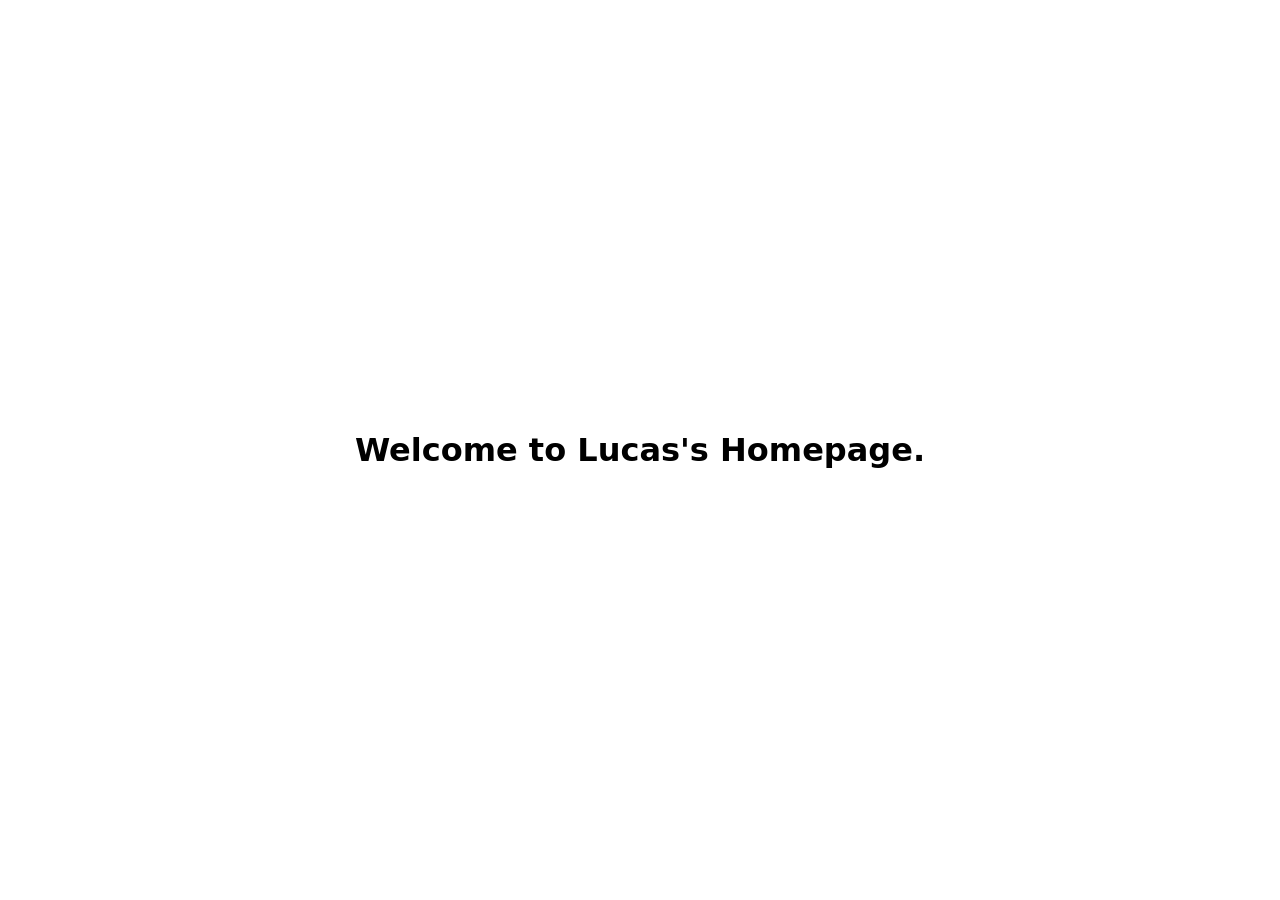
==== index.html @ 690bf913 "Add initial homepage" ====
<!doctype html>
<html lang="en">
  <head>
    <meta charset="utf-8">
    <meta name="viewport" content="width=device-width, initial-scale=1">
    <title>Lucas's Homepage</title>
    <style>
      body {
        display: grid;
        min-height: 100vh;
        margin: 0;
        place-items: center;
        font-family: system-ui, sans-serif;
      }
    </style>
  </head>
  <body>
    <h1>Welcome to Lucas's Homepage.</h1>
  </body>
</html>
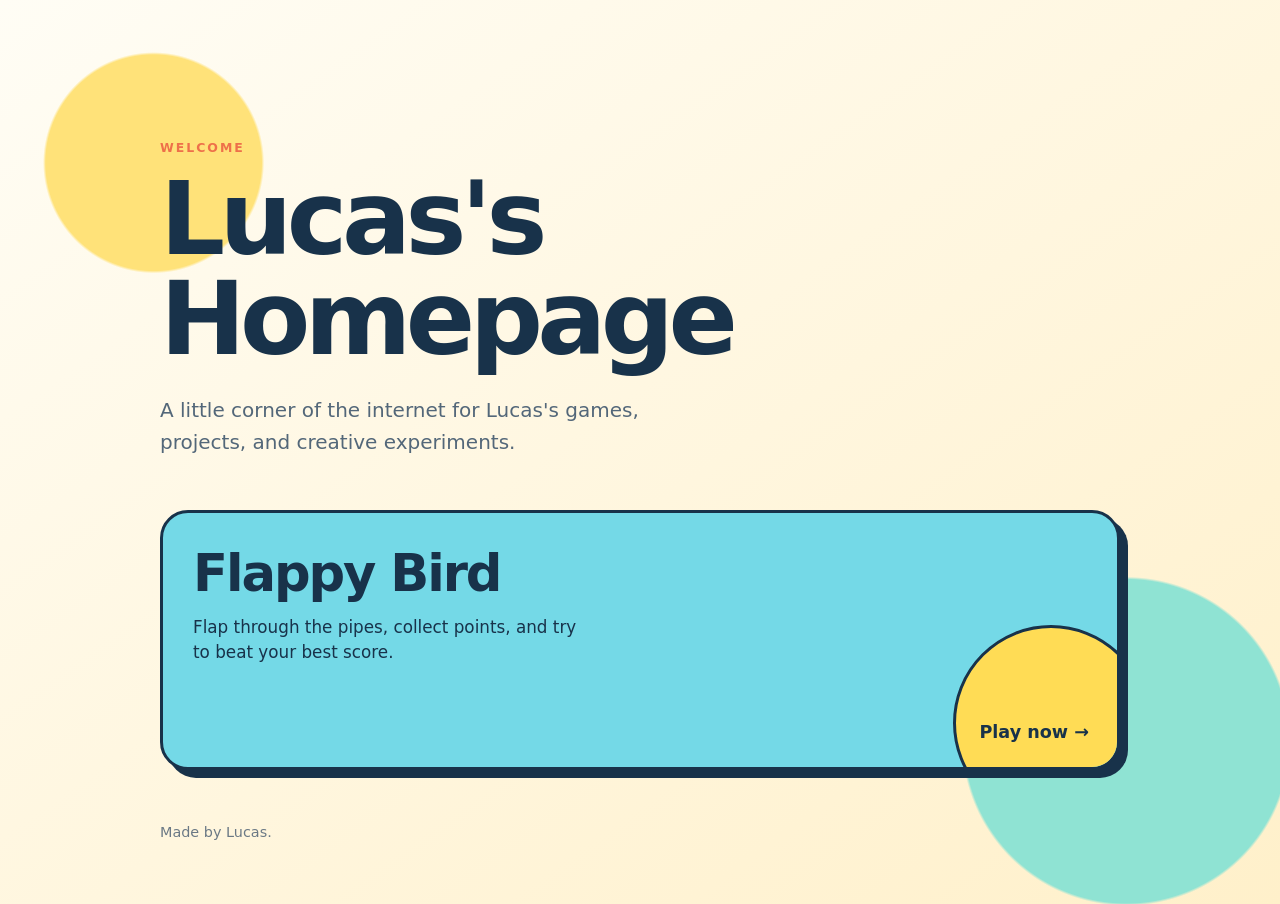
==== commit 5c9e8d27: "Add Flappy Bird game to homepage" ====
--- a/index.html
+++ b/index.html
@@ -3,18 +3,169 @@
   <head>
     <meta charset="utf-8">
     <meta name="viewport" content="width=device-width, initial-scale=1">
+    <meta name="theme-color" content="#fff8e7">
     <title>Lucas's Homepage</title>
     <style>
+      :root {
+        color-scheme: light;
+        font-family: ui-rounded, "Arial Rounded MT Bold", "Trebuchet MS", system-ui, sans-serif;
+        color: #18324a;
+        background: #fff8e7;
+      }
+
+      * {
+        box-sizing: border-box;
+      }
+
       body {
-        display: grid;
         min-height: 100vh;
         margin: 0;
-        place-items: center;
-        font-family: system-ui, sans-serif;
+        background:
+          radial-gradient(circle at 12% 18%, #ffe279 0 8%, transparent 8.2%),
+          radial-gradient(circle at 88% 82%, #8fe3d3 0 12%, transparent 12.2%),
+          linear-gradient(145deg, #fffdf5, #fff0ca);
+      }
+
+      main {
+        width: min(960px, calc(100% - 40px));
+        margin: 0 auto;
+        padding: clamp(72px, 12vw, 140px) 0 64px;
+      }
+
+      .eyebrow {
+        margin: 0 0 14px;
+        color: #ee704a;
+        font-size: 0.78rem;
+        font-weight: 900;
+        letter-spacing: 0.16em;
+        text-transform: uppercase;
+      }
+
+      h1 {
+        max-width: 760px;
+        margin: 0;
+        font-size: clamp(2.8rem, 8vw, 6.4rem);
+        line-height: 0.98;
+        letter-spacing: -0.055em;
+      }
+
+      .intro {
+        max-width: 560px;
+        margin: 24px 0 52px;
+        color: #536779;
+        font-size: clamp(1.05rem, 2vw, 1.25rem);
+        line-height: 1.6;
+      }
+
+      .games {
+        display: grid;
+        grid-template-columns: repeat(auto-fit, minmax(min(100%, 280px), 1fr));
+        gap: 24px;
+      }
+
+      .game-card {
+        position: relative;
+        display: block;
+        min-height: 260px;
+        overflow: hidden;
+        padding: 30px;
+        border: 3px solid #18324a;
+        border-radius: 28px;
+        color: inherit;
+        background: #74d9e7;
+        box-shadow: 8px 8px 0 #18324a;
+        text-decoration: none;
+        transition: transform 160ms ease, box-shadow 160ms ease;
+      }
+
+      .game-card::after {
+        position: absolute;
+        right: -32px;
+        bottom: -54px;
+        width: 190px;
+        height: 190px;
+        border: 3px solid #18324a;
+        border-radius: 50%;
+        background: #ffdc55;
+        content: "";
+      }
+
+      .game-card:hover {
+        transform: translate(-3px, -3px);
+        box-shadow: 11px 11px 0 #18324a;
+      }
+
+      .game-card:active {
+        transform: translate(3px, 3px);
+        box-shadow: 5px 5px 0 #18324a;
+      }
+
+      .game-card:focus-visible {
+        outline: 5px solid #ee704a;
+        outline-offset: 6px;
+      }
+
+      .game-card h2 {
+        position: relative;
+        z-index: 1;
+        margin: 0 0 12px;
+        font-size: clamp(2rem, 5vw, 3.2rem);
+        letter-spacing: -0.04em;
+      }
+
+      .game-card p {
+        position: relative;
+        z-index: 1;
+        max-width: 390px;
+        margin: 0;
+        font-size: 1.05rem;
+        line-height: 1.5;
+      }
+
+      .play {
+        position: absolute;
+        z-index: 1;
+        right: 28px;
+        bottom: 25px;
+        font-size: 1.1rem;
+        font-weight: 900;
+      }
+
+      footer {
+        margin-top: 54px;
+        color: #6b7985;
+        font-size: 0.9rem;
+      }
+
+      @media (max-width: 520px) {
+        main {
+          width: min(100% - 28px, 960px);
+          padding-top: 64px;
+        }
+
+        .game-card {
+          min-height: 240px;
+          padding: 24px;
+          box-shadow: 6px 6px 0 #18324a;
+        }
       }
     </style>
   </head>
   <body>
-    <h1>Welcome to Lucas's Homepage.</h1>
+    <main>
+      <p class="eyebrow">Welcome</p>
+      <h1>Lucas's Homepage</h1>
+      <p class="intro">A little corner of the internet for Lucas's games, projects, and creative experiments.</p>
+
+      <section class="games" aria-label="Lucas's games">
+        <a class="game-card" href="flappy-bird/">
+          <h2>Flappy Bird</h2>
+          <p>Flap through the pipes, collect points, and try to beat your best score.</p>
+          <span class="play">Play now →</span>
+        </a>
+      </section>
+
+      <footer>Made by Lucas.</footer>
+    </main>
   </body>
 </html>
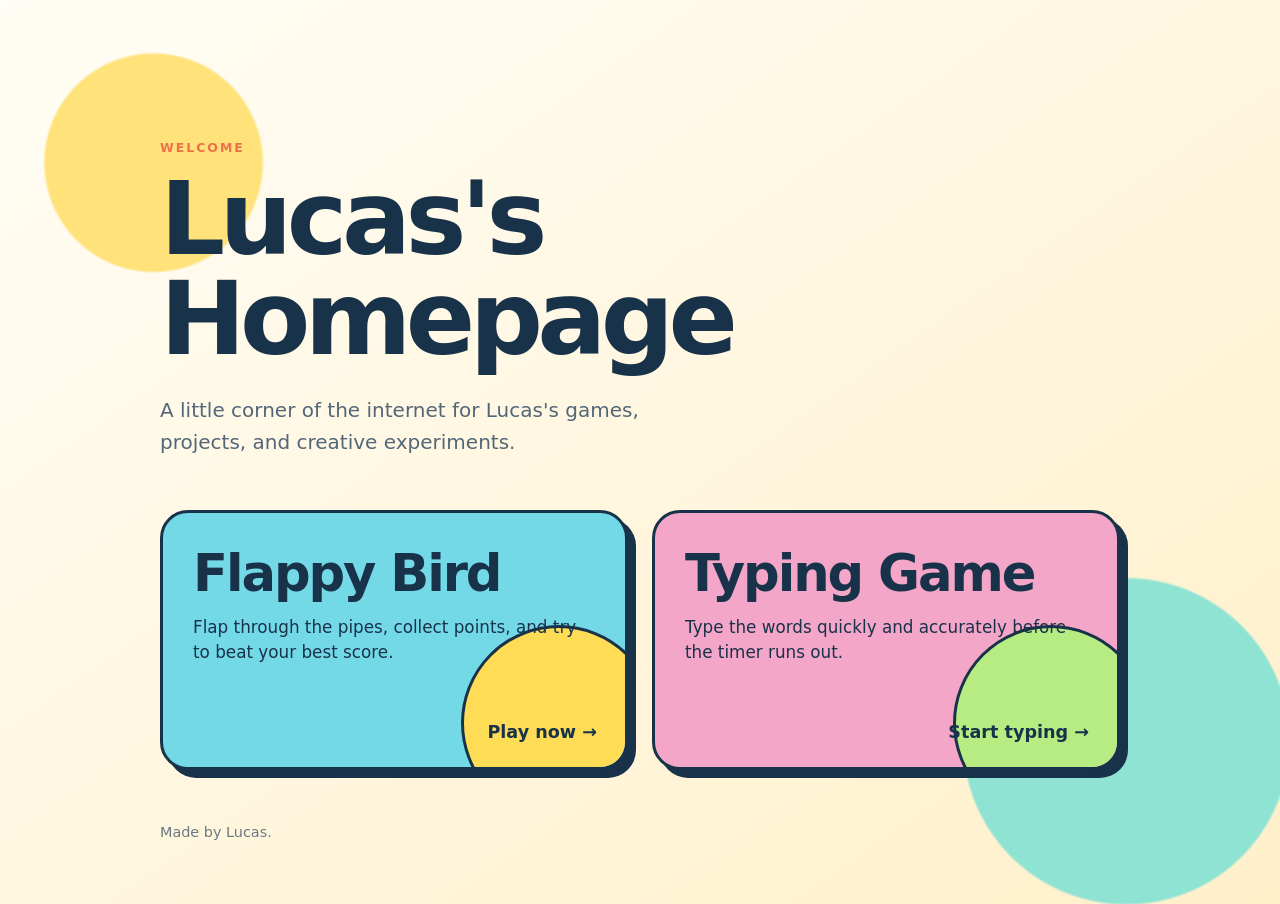
==== commit 07e4f209: "Add typing game" ====
--- a/index.html
+++ b/index.html
@@ -90,6 +90,14 @@
         content: "";
       }
 
+      .game-card.typing {
+        background: #f3a6c8;
+      }
+
+      .game-card.typing::after {
+        background: #b7ec83;
+      }
+
       .game-card:hover {
         transform: translate(-3px, -3px);
         box-shadow: 11px 11px 0 #18324a;
@@ -163,6 +171,11 @@
           <p>Flap through the pipes, collect points, and try to beat your best score.</p>
           <span class="play">Play now →</span>
         </a>
+        <a class="game-card typing" href="typing-game/">
+          <h2>Typing Game</h2>
+          <p>Type the words quickly and accurately before the timer runs out.</p>
+          <span class="play">Start typing →</span>
+        </a>
       </section>
 
       <footer>Made by Lucas.</footer>
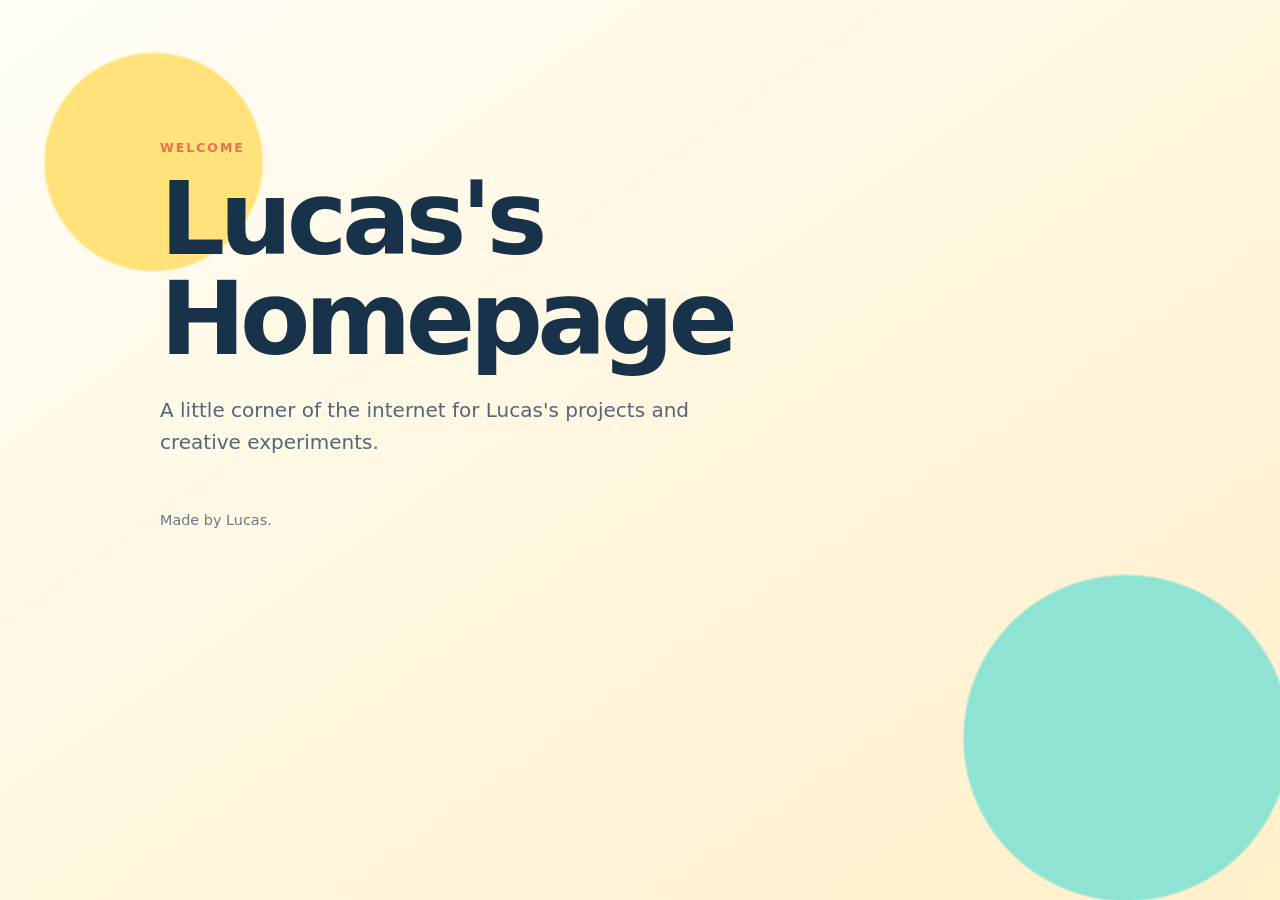
==== commit 13034652: "Remove games from homepage" ====
--- a/index.html
+++ b/index.html
@@ -51,92 +51,10 @@
 
       .intro {
         max-width: 560px;
-        margin: 24px 0 52px;
+        margin: 24px 0 0;
         color: #536779;
         font-size: clamp(1.05rem, 2vw, 1.25rem);
         line-height: 1.6;
-      }
-
-      .games {
-        display: grid;
-        grid-template-columns: repeat(auto-fit, minmax(min(100%, 280px), 1fr));
-        gap: 24px;
-      }
-
-      .game-card {
-        position: relative;
-        display: block;
-        min-height: 260px;
-        overflow: hidden;
-        padding: 30px;
-        border: 3px solid #18324a;
-        border-radius: 28px;
-        color: inherit;
-        background: #74d9e7;
-        box-shadow: 8px 8px 0 #18324a;
-        text-decoration: none;
-        transition: transform 160ms ease, box-shadow 160ms ease;
-      }
-
-      .game-card::after {
-        position: absolute;
-        right: -32px;
-        bottom: -54px;
-        width: 190px;
-        height: 190px;
-        border: 3px solid #18324a;
-        border-radius: 50%;
-        background: #ffdc55;
-        content: "";
-      }
-
-      .game-card.typing {
-        background: #f3a6c8;
-      }
-
-      .game-card.typing::after {
-        background: #b7ec83;
-      }
-
-      .game-card:hover {
-        transform: translate(-3px, -3px);
-        box-shadow: 11px 11px 0 #18324a;
-      }
-
-      .game-card:active {
-        transform: translate(3px, 3px);
-        box-shadow: 5px 5px 0 #18324a;
-      }
-
-      .game-card:focus-visible {
-        outline: 5px solid #ee704a;
-        outline-offset: 6px;
-      }
-
-      .game-card h2 {
-        position: relative;
-        z-index: 1;
-        margin: 0 0 12px;
-        font-size: clamp(2rem, 5vw, 3.2rem);
-        letter-spacing: -0.04em;
-      }
-
-      .game-card p {
-        position: relative;
-        z-index: 1;
-        max-width: 390px;
-        margin: 0;
-        font-size: 1.05rem;
-        line-height: 1.5;
-      }
-
-      .play {
-        position: absolute;
-        z-index: 1;
-        right: 28px;
-        bottom: 25px;
-        font-size: 1.1rem;
-        font-weight: 900;
       }
 
       footer {
@@ -150,12 +68,6 @@
           width: min(100% - 28px, 960px);
           padding-top: 64px;
         }
-
-        .game-card {
-          min-height: 240px;
-          padding: 24px;
-          box-shadow: 6px 6px 0 #18324a;
-        }
       }
     </style>
   </head>
@@ -163,20 +75,7 @@
     <main>
       <p class="eyebrow">Welcome</p>
       <h1>Lucas's Homepage</h1>
-      <p class="intro">A little corner of the internet for Lucas's games, projects, and creative experiments.</p>
-
-      <section class="games" aria-label="Lucas's games">
-        <a class="game-card" href="flappy-bird/">
-          <h2>Flappy Bird</h2>
-          <p>Flap through the pipes, collect points, and try to beat your best score.</p>
-          <span class="play">Play now →</span>
-        </a>
-        <a class="game-card typing" href="typing-game/">
-          <h2>Typing Game</h2>
-          <p>Type the words quickly and accurately before the timer runs out.</p>
-          <span class="play">Start typing →</span>
-        </a>
-      </section>
+      <p class="intro">A little corner of the internet for Lucas's projects and creative experiments.</p>
 
       <footer>Made by Lucas.</footer>
     </main>
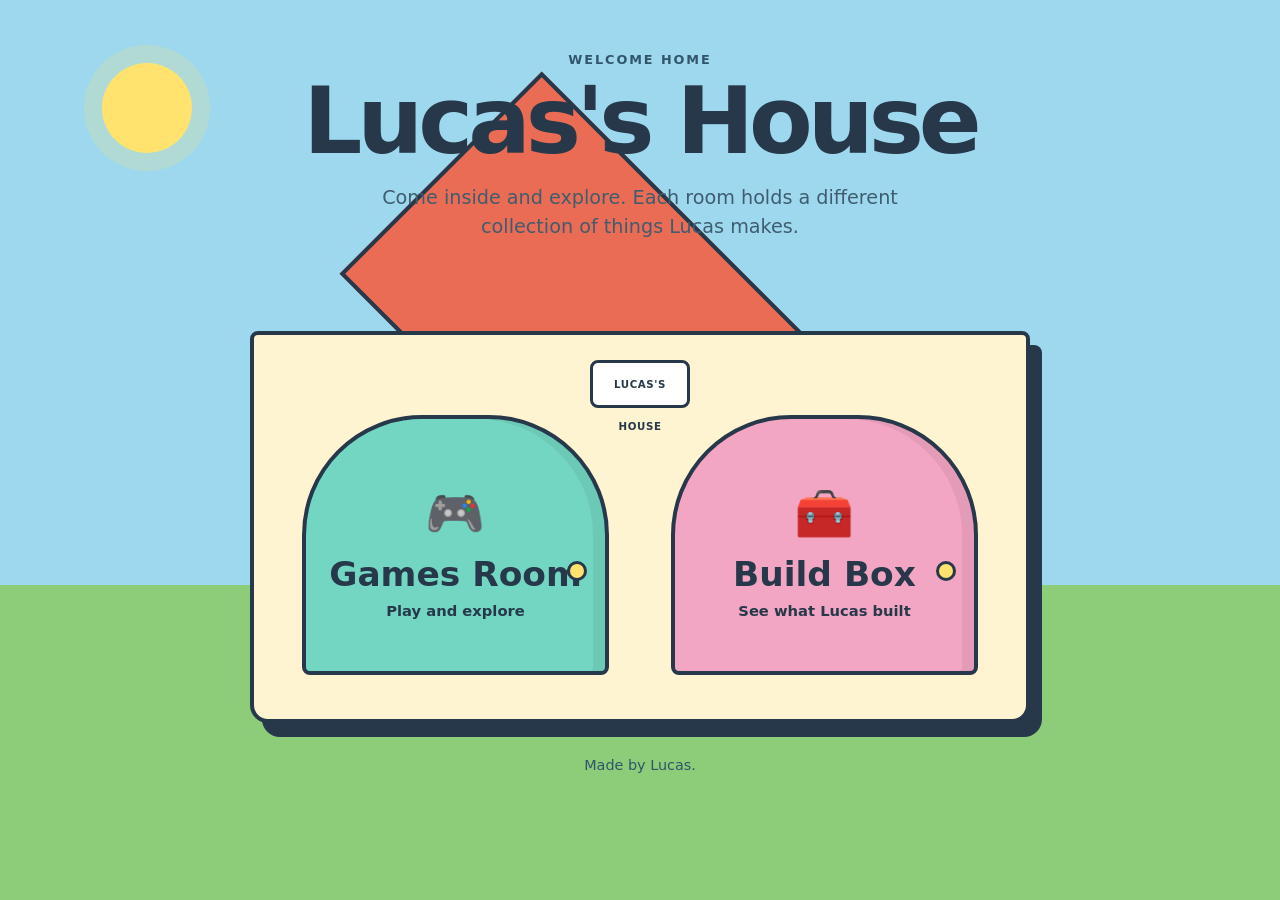
==== commit be9873ec: "Create house-themed site rooms" ====
--- a/index.html
+++ b/index.html
@@ -3,80 +3,59 @@
   <head>
     <meta charset="utf-8">
     <meta name="viewport" content="width=device-width, initial-scale=1">
-    <meta name="theme-color" content="#fff8e7">
-    <title>Lucas's Homepage</title>
+    <meta name="theme-color" content="#9ed8ef">
+    <title>Lucas's House</title>
     <style>
-      :root {
-        color-scheme: light;
-        font-family: ui-rounded, "Arial Rounded MT Bold", "Trebuchet MS", system-ui, sans-serif;
-        color: #18324a;
-        background: #fff8e7;
-      }
-
-      * {
-        box-sizing: border-box;
-      }
-
-      body {
-        min-height: 100vh;
-        margin: 0;
-        background:
-          radial-gradient(circle at 12% 18%, #ffe279 0 8%, transparent 8.2%),
-          radial-gradient(circle at 88% 82%, #8fe3d3 0 12%, transparent 12.2%),
-          linear-gradient(145deg, #fffdf5, #fff0ca);
-      }
-
-      main {
-        width: min(960px, calc(100% - 40px));
-        margin: 0 auto;
-        padding: clamp(72px, 12vw, 140px) 0 64px;
-      }
-
-      .eyebrow {
-        margin: 0 0 14px;
-        color: #ee704a;
-        font-size: 0.78rem;
-        font-weight: 900;
-        letter-spacing: 0.16em;
-        text-transform: uppercase;
-      }
-
-      h1 {
-        max-width: 760px;
-        margin: 0;
-        font-size: clamp(2.8rem, 8vw, 6.4rem);
-        line-height: 0.98;
-        letter-spacing: -0.055em;
-      }
-
-      .intro {
-        max-width: 560px;
-        margin: 24px 0 0;
-        color: #536779;
-        font-size: clamp(1.05rem, 2vw, 1.25rem);
-        line-height: 1.6;
-      }
-
-      footer {
-        margin-top: 54px;
-        color: #6b7985;
-        font-size: 0.9rem;
-      }
-
-      @media (max-width: 520px) {
-        main {
-          width: min(100% - 28px, 960px);
-          padding-top: 64px;
-        }
+      :root { font-family: ui-rounded, "Arial Rounded MT Bold", "Trebuchet MS", system-ui, sans-serif; color: #26384a; background: #9ed8ef; }
+      * { box-sizing: border-box; }
+      body { min-height: 100vh; margin: 0; background: linear-gradient(#9ed8ef 0 65%, #8dcc79 65%); }
+      body::before { position: fixed; top: 7%; left: 8%; width: 90px; height: 90px; border-radius: 50%; background: #ffe36e; box-shadow: 0 0 0 18px #ffe36e33; content: ""; }
+      main { position: relative; z-index: 1; width: min(980px, calc(100% - 28px)); margin: 0 auto; padding: 52px 0 36px; text-align: center; }
+      .eyebrow { margin: 0 0 8px; color: #31556a; font-size: .8rem; font-weight: 900; letter-spacing: .15em; text-transform: uppercase; }
+      h1 { margin: 0; font-size: clamp(2.7rem, 8vw, 5.8rem); line-height: 1; letter-spacing: -.055em; }
+      .intro { max-width: 600px; margin: 16px auto 34px; color: #3f5d6e; font-size: clamp(1rem, 2vw, 1.2rem); line-height: 1.5; }
+      .house { position: relative; width: min(780px, 100%); margin: 90px auto 0; padding: 80px 48px 44px; border: 4px solid #26384a; border-radius: 8px 8px 18px 18px; background: #fff4d1; box-shadow: 12px 14px 0 #26384a; }
+      .house::before { position: absolute; z-index: -1; top: -106px; left: 50%; width: 72%; aspect-ratio: 2 / 1; border: 4px solid #26384a; background: #eb6c55; content: ""; transform: translateX(-50%) rotate(45deg); }
+      .house::after { position: absolute; top: 25px; left: 50%; width: 94px; height: 42px; border: 3px solid #26384a; border-radius: 8px; background: #fff; content: "LUCAS'S HOUSE"; font-size: .64rem; font-weight: 900; line-height: 42px; letter-spacing: .06em; transform: translateX(-50%); }
+      .doors { display: grid; grid-template-columns: repeat(2, minmax(0, 1fr)); gap: clamp(22px, 6vw, 62px); }
+      .door { position: relative; display: grid; min-height: 260px; padding: 38px 20px 24px; border: 4px solid #26384a; border-radius: 120px 120px 8px 8px; color: #26384a; background: #73d6c2; place-content: center; text-decoration: none; box-shadow: inset -12px 0 #00000010; transition: transform 160ms ease, filter 160ms ease; }
+      .door:nth-child(2) { background: #f3a5c4; }
+      .door::after { position: absolute; right: 18px; top: 56%; width: 14px; height: 14px; border: 3px solid #26384a; border-radius: 50%; background: #ffe36e; content: ""; }
+      .door:hover { filter: brightness(1.04); transform: translateY(-5px); }
+      .door:focus-visible { outline: 6px solid #fff; outline-offset: 5px; }
+      .icon { display: block; margin-bottom: 12px; font-size: 3rem; }
+      .door strong { display: block; font-size: clamp(1.45rem, 4vw, 2.15rem); }
+      .door span:last-child { margin-top: 8px; font-size: .92rem; font-weight: 700; }
+      footer { margin-top: 34px; color: #31556a; font-size: .9rem; }
+      @media (max-width: 580px) {
+        main { padding-top: 38px; }
+        .house { margin-top: 72px; padding: 72px 22px 30px; box-shadow: 7px 9px 0 #26384a; }
+        .house::before { top: -78px; }
+        .doors { gap: 14px; }
+        .door { min-height: 210px; padding-inline: 10px; }
+        .door::after { right: 9px; }
       }
     </style>
   </head>
   <body>
     <main>
-      <p class="eyebrow">Welcome</p>
-      <h1>Lucas's Homepage</h1>
-      <p class="intro">A little corner of the internet for Lucas's projects and creative experiments.</p>
-
+      <p class="eyebrow">Welcome home</p>
+      <h1>Lucas's House</h1>
+      <p class="intro">Come inside and explore. Each room holds a different collection of things Lucas makes.</p>
+      <section class="house" aria-label="Choose a room">
+        <div class="doors">
+          <a class="door" href="games/">
+            <span class="icon" aria-hidden="true">🎮</span>
+            <strong>Games Room</strong>
+            <span>Play and explore</span>
+          </a>
+          <a class="door" href="build-box/">
+            <span class="icon" aria-hidden="true">🧰</span>
+            <strong>Build Box</strong>
+            <span>See what Lucas built</span>
+          </a>
+        </div>
+      </section>
       <footer>Made by Lucas.</footer>
     </main>
   </body>
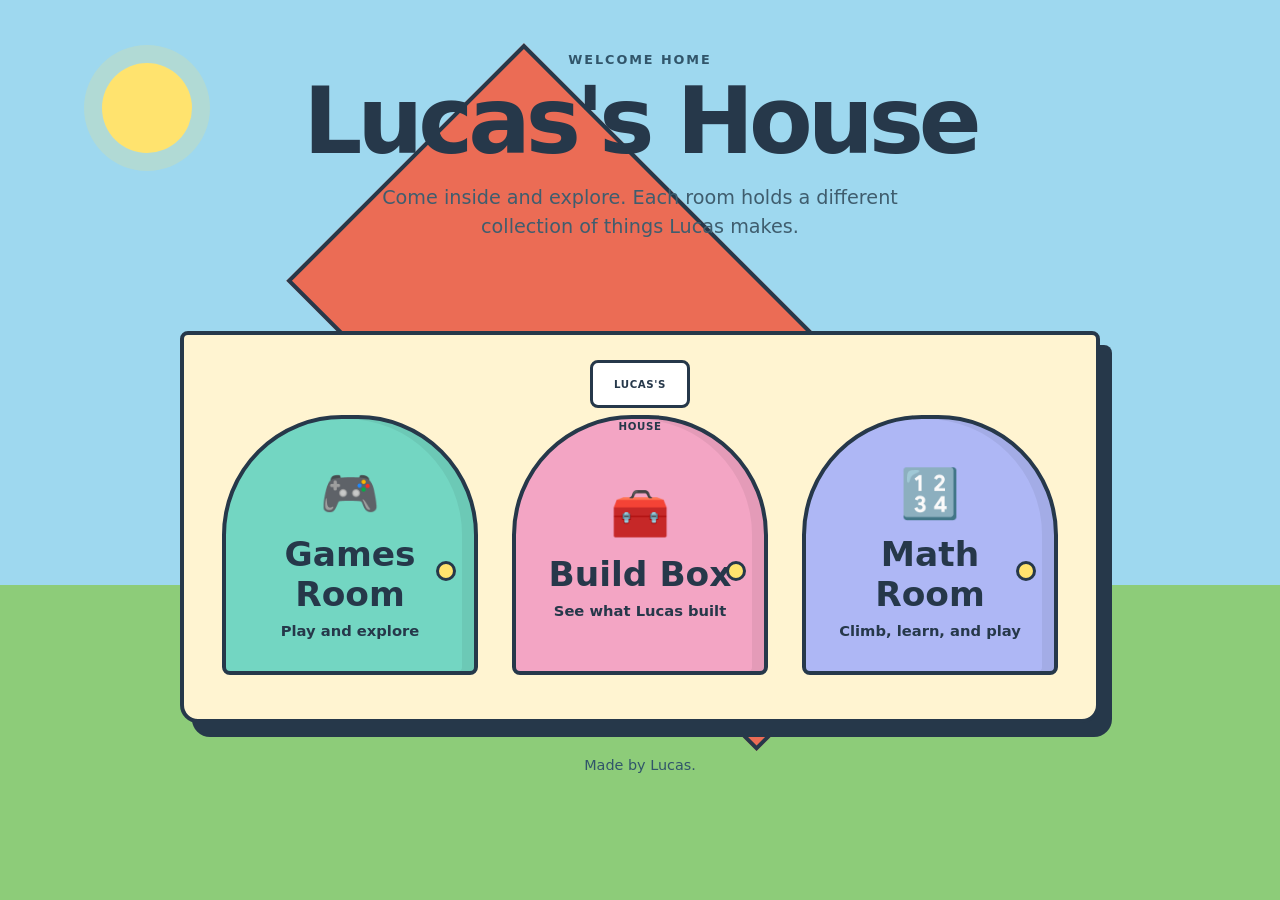
==== commit 21e6f1ef: "Add Math Room with K and Grade 3 games" ====
--- a/index.html
+++ b/index.html
@@ -14,12 +14,13 @@
       .eyebrow { margin: 0 0 8px; color: #31556a; font-size: .8rem; font-weight: 900; letter-spacing: .15em; text-transform: uppercase; }
       h1 { margin: 0; font-size: clamp(2.7rem, 8vw, 5.8rem); line-height: 1; letter-spacing: -.055em; }
       .intro { max-width: 600px; margin: 16px auto 34px; color: #3f5d6e; font-size: clamp(1rem, 2vw, 1.2rem); line-height: 1.5; }
-      .house { position: relative; width: min(780px, 100%); margin: 90px auto 0; padding: 80px 48px 44px; border: 4px solid #26384a; border-radius: 8px 8px 18px 18px; background: #fff4d1; box-shadow: 12px 14px 0 #26384a; }
+      .house { position: relative; width: min(920px, 100%); margin: 90px auto 0; padding: 80px 38px 44px; border: 4px solid #26384a; border-radius: 8px 8px 18px 18px; background: #fff4d1; box-shadow: 12px 14px 0 #26384a; }
       .house::before { position: absolute; z-index: -1; top: -106px; left: 50%; width: 72%; aspect-ratio: 2 / 1; border: 4px solid #26384a; background: #eb6c55; content: ""; transform: translateX(-50%) rotate(45deg); }
       .house::after { position: absolute; top: 25px; left: 50%; width: 94px; height: 42px; border: 3px solid #26384a; border-radius: 8px; background: #fff; content: "LUCAS'S HOUSE"; font-size: .64rem; font-weight: 900; line-height: 42px; letter-spacing: .06em; transform: translateX(-50%); }
-      .doors { display: grid; grid-template-columns: repeat(2, minmax(0, 1fr)); gap: clamp(22px, 6vw, 62px); }
+      .doors { display: grid; grid-template-columns: repeat(3, minmax(0, 1fr)); gap: clamp(16px, 3vw, 34px); }
       .door { position: relative; display: grid; min-height: 260px; padding: 38px 20px 24px; border: 4px solid #26384a; border-radius: 120px 120px 8px 8px; color: #26384a; background: #73d6c2; place-content: center; text-decoration: none; box-shadow: inset -12px 0 #00000010; transition: transform 160ms ease, filter 160ms ease; }
       .door:nth-child(2) { background: #f3a5c4; }
+      .door:nth-child(3) { background: #aeb7f5; }
       .door::after { position: absolute; right: 18px; top: 56%; width: 14px; height: 14px; border: 3px solid #26384a; border-radius: 50%; background: #ffe36e; content: ""; }
       .door:hover { filter: brightness(1.04); transform: translateY(-5px); }
       .door:focus-visible { outline: 6px solid #fff; outline-offset: 5px; }
@@ -31,7 +32,7 @@
         main { padding-top: 38px; }
         .house { margin-top: 72px; padding: 72px 22px 30px; box-shadow: 7px 9px 0 #26384a; }
         .house::before { top: -78px; }
-        .doors { gap: 14px; }
+        .doors { grid-template-columns: 1fr; gap: 18px; }
         .door { min-height: 210px; padding-inline: 10px; }
         .door::after { right: 9px; }
       }
@@ -54,6 +55,11 @@
             <strong>Build Box</strong>
             <span>See what Lucas built</span>
           </a>
+          <a class="door" href="math/">
+            <span class="icon" aria-hidden="true">🔢</span>
+            <strong>Math Room</strong>
+            <span>Climb, learn, and play</span>
+          </a>
         </div>
       </section>
       <footer>Made by Lucas.</footer>
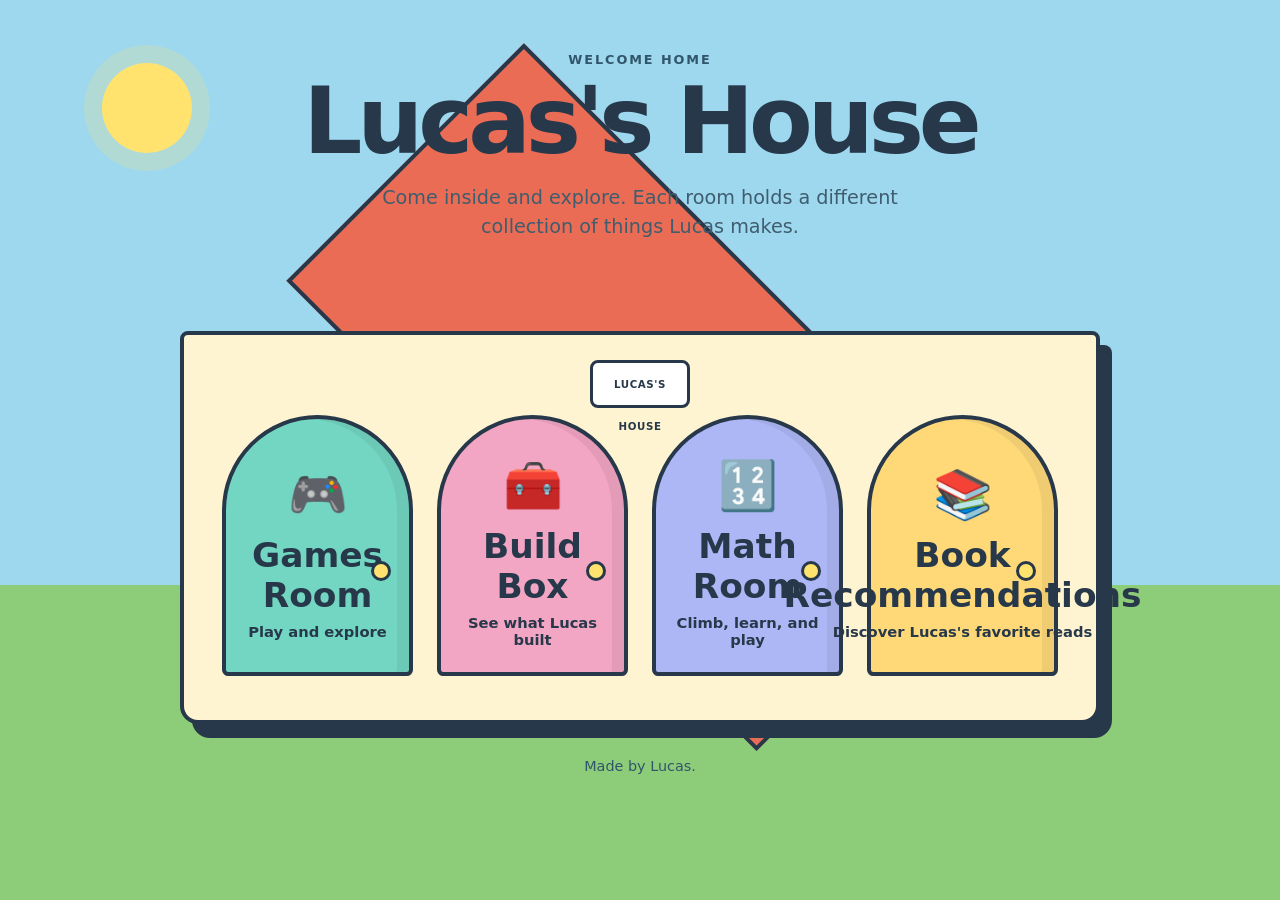
==== commit b4ec7151: "Add book recommendations room" ====
--- a/index.html
+++ b/index.html
@@ -17,10 +17,11 @@
       .house { position: relative; width: min(920px, 100%); margin: 90px auto 0; padding: 80px 38px 44px; border: 4px solid #26384a; border-radius: 8px 8px 18px 18px; background: #fff4d1; box-shadow: 12px 14px 0 #26384a; }
       .house::before { position: absolute; z-index: -1; top: -106px; left: 50%; width: 72%; aspect-ratio: 2 / 1; border: 4px solid #26384a; background: #eb6c55; content: ""; transform: translateX(-50%) rotate(45deg); }
       .house::after { position: absolute; top: 25px; left: 50%; width: 94px; height: 42px; border: 3px solid #26384a; border-radius: 8px; background: #fff; content: "LUCAS'S HOUSE"; font-size: .64rem; font-weight: 900; line-height: 42px; letter-spacing: .06em; transform: translateX(-50%); }
-      .doors { display: grid; grid-template-columns: repeat(3, minmax(0, 1fr)); gap: clamp(16px, 3vw, 34px); }
+      .doors { display: grid; grid-template-columns: repeat(4, minmax(0, 1fr)); gap: clamp(14px, 2vw, 24px); }
       .door { position: relative; display: grid; min-height: 260px; padding: 38px 20px 24px; border: 4px solid #26384a; border-radius: 120px 120px 8px 8px; color: #26384a; background: #73d6c2; place-content: center; text-decoration: none; box-shadow: inset -12px 0 #00000010; transition: transform 160ms ease, filter 160ms ease; }
       .door:nth-child(2) { background: #f3a5c4; }
       .door:nth-child(3) { background: #aeb7f5; }
+      .door:nth-child(4) { background: #ffd978; }
       .door::after { position: absolute; right: 18px; top: 56%; width: 14px; height: 14px; border: 3px solid #26384a; border-radius: 50%; background: #ffe36e; content: ""; }
       .door:hover { filter: brightness(1.04); transform: translateY(-5px); }
       .door:focus-visible { outline: 6px solid #fff; outline-offset: 5px; }
@@ -28,6 +29,9 @@
       .door strong { display: block; font-size: clamp(1.45rem, 4vw, 2.15rem); }
       .door span:last-child { margin-top: 8px; font-size: .92rem; font-weight: 700; }
       footer { margin-top: 34px; color: #31556a; font-size: .9rem; }
+      @media (max-width: 820px) and (min-width: 581px) {
+        .doors { grid-template-columns: repeat(2, minmax(0, 1fr)); }
+      }
       @media (max-width: 580px) {
         main { padding-top: 38px; }
         .house { margin-top: 72px; padding: 72px 22px 30px; box-shadow: 7px 9px 0 #26384a; }
@@ -60,6 +64,11 @@
             <strong>Math Room</strong>
             <span>Climb, learn, and play</span>
           </a>
+          <a class="door" href="book-recommendations/">
+            <span class="icon" aria-hidden="true">📚</span>
+            <strong>Book Recommendations</strong>
+            <span>Discover Lucas's favorite reads</span>
+          </a>
         </div>
       </section>
       <footer>Made by Lucas.</footer>
